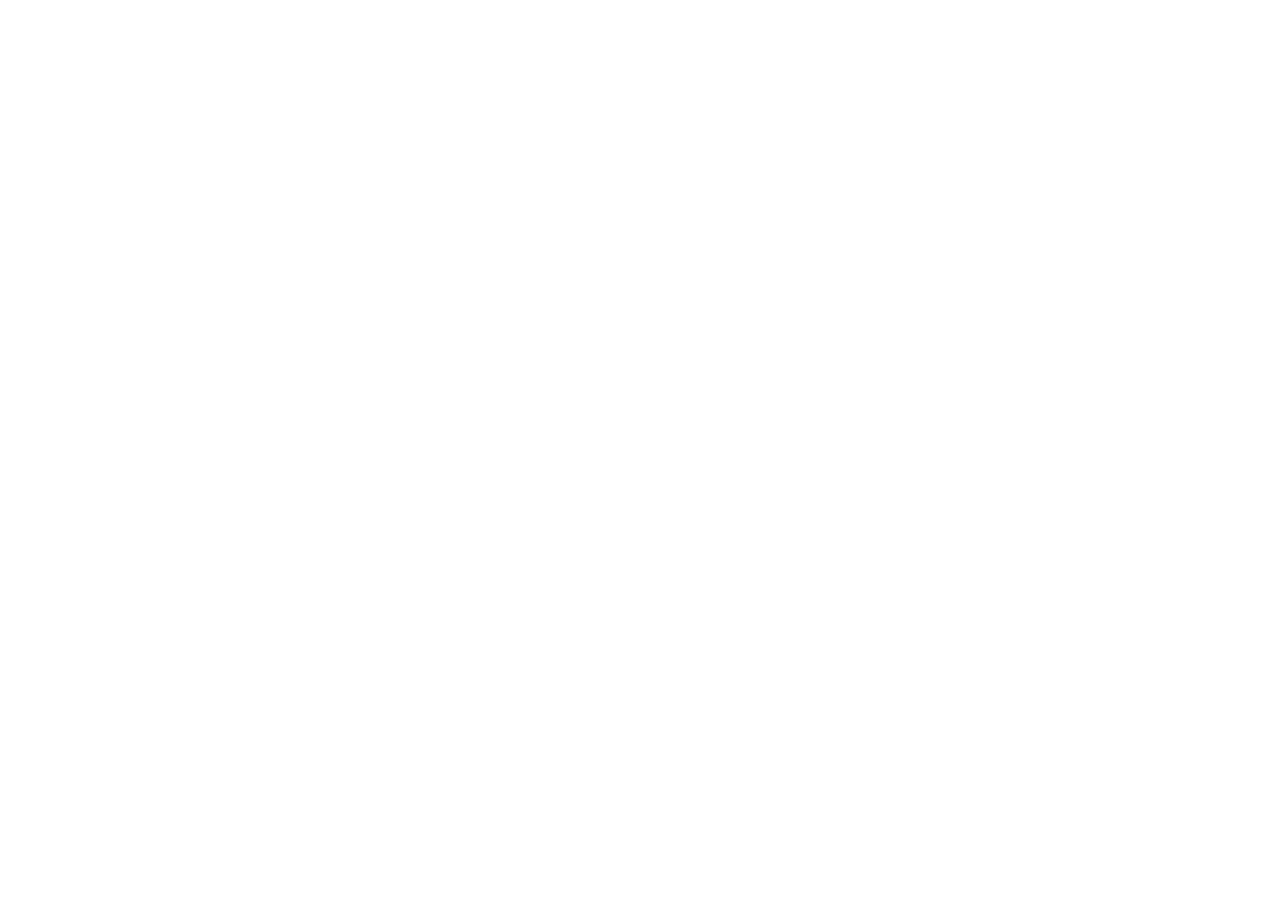
==== index.html @ 009d81de "updated logo" ====
<!DOCTYPE html>
<html dir="ltr" lang="en">
    <head>
        <meta charset="utf-8">
        <meta name="veiwport" content="width=device-width, initial-scale=1.0">
        <meta name="author" content="Connor Hall">
        <meta name="description" content="Basic web page">
        <meta name="keywords" content="web developmetn, html, css, javascript, winnipeg, Canada">
        <title>Basic page</title>
        <link rel="icon" href="./assets/img/logo.png" type="image/png">
        <link rel="stylesheet" href="https://cdn.jsdelivr.net/gh/mrspecht/cdn/reset.css">
        <link rel="stylesheet" href="./assets/css/main.css">
        <link rel="preconnect" href="https://fonts.googleapis.com">
        <link rel="preconnect" href="https://fonts.gstatic.com" crossorigin>
        <link href="https://fonts.googleapis.com/css2?family=Inter:ital,opsz,wght@0,14..32,100..900;1,14..32,100..900&family=Merriweather:wght@300;400;700;900&display=swap" rel="stylesheet">
    </head>
    <body>
        <body>
            <main>
                
            </main>
            <footer>
               
             </footer>
        </body>
        </html>
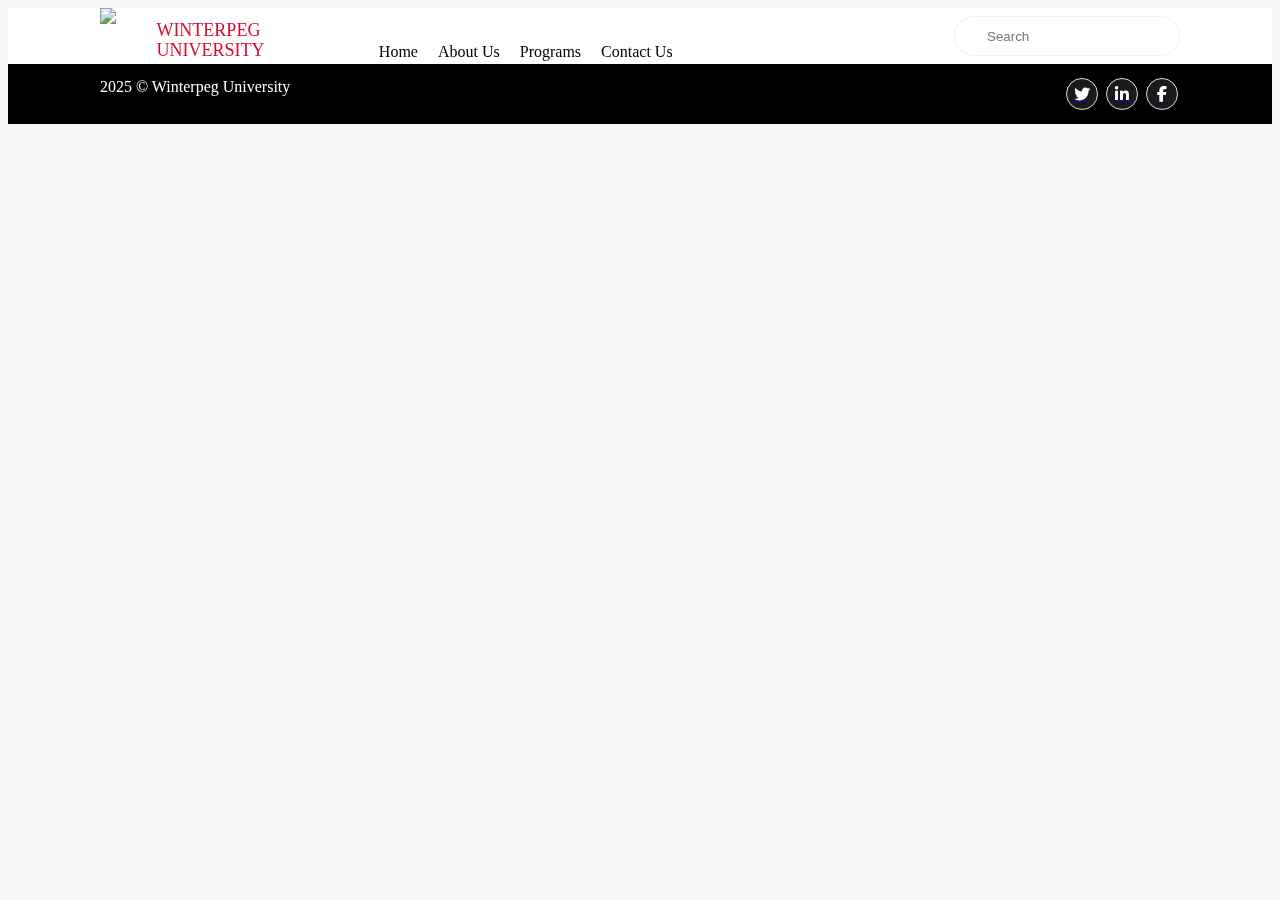
==== commit 602587a4: "Combined files first time" ====
--- a/index.html
+++ b/index.html
@@ -2,28 +2,54 @@
 <html dir="ltr" lang="en">
     <head>
         <meta charset="utf-8">
-        <meta name="veiwport" content="width=device-width, initial-scale=1.0">
-        <meta name="author" content="Connor Hall">
-        <meta name="description" content="Basic web page">
-        <meta name="keywords" content="web developmetn, html, css, javascript, winnipeg, Canada">
-        <title>Basic page</title>
-        <link rel="icon" href="./assets/img/logo.png" type="image/png">
-        <link rel="stylesheet" href="https://cdn.jsdelivr.net/gh/mrspecht/cdn/reset.css">
-        <link rel="stylesheet" href="./assets/css/main.css">
+        <meta name="viewport" content="width=device-width, initial-scale=1">
+        <meta name="author" content="Ashedzi Solomon Sarah Mitchell Haodi">
+        <meta name="description" content="My new cool project">
+        <meta name="keywords" content="web development, html, css, javascript, winnipeg, canada">
+        <title>Winterpeg University</title>
         <link rel="preconnect" href="https://fonts.googleapis.com">
         <link rel="preconnect" href="https://fonts.gstatic.com" crossorigin>
-        <link href="https://fonts.googleapis.com/css2?family=Inter:ital,opsz,wght@0,14..32,100..900;1,14..32,100..900&family=Merriweather:wght@300;400;700;900&display=swap" rel="stylesheet">
+        <link rel="stylesheet" href="https://fonts.googleapis.com/css2?family=Inter:ital,opsz,wght@0,14..32,100..900;1,14..32,100..900&family=Open+Sans:ital,wght@0,300..800;1,300..800&family=Roboto:ital,wght@0,100..900;1,100..900&family=Source+Code+Pro:ital,wght@0,200..900;1,200..900&display=swap">
+        <link rel="stylesheet" href="https://cdnjs.cloudflare.com/ajax/libs/font-awesome/6.7.2/css/all.min.css">
+        <link rel="stylesheet" href="https://cdn.jsdelivr.net/gh/mrspecht/cdn/reset.css">
+        <link rel="stylesheet" href="./assets/css/main.css" media="all" >
     </head>
     <body>
-        <body>
-            <main>
-                
-            </main>
-            <footer>
-               
-             </footer>
-        </body>
-        </html>
-
-
-
+        <header>
+            <div class="container flex space-between">
+                <div class="flex gap-40">
+                    <div class="title flex">
+                        <div class="logo"><img src="./assets/img/logo.png"></div>
+                        <h1>WINTERPEG UNIVERSITY</h1>
+                    </div>
+                    <nav>
+                        <ul class="nav-list">
+                            <li><a href="#">Home</a></li>
+                            <li><a href="#">About Us</a></li>
+                            <li><a href="#">Programs</a></li>
+                            <li><a href="#">Contact Us</a></li>
+                        </ul>
+                    </nav>
+                </div>
+                <div class="flex center">
+                    <input type="text" placeholder="Search">
+                </div>
+            </div>
+        </header>
+        <main>
+            <div class="container"></div>
+        </main>
+        <footer class="flex align">
+            <div class="container flex space-between">
+                <p>2025 &copy; Winterpeg University</p>
+                <div class="left-footer flex align">
+                    <ul class="flex gap-8">
+                        <li><a href="#" class="flex center"><i class="fa-brands fa-twitter"></i></a></li>
+                        <li><a href="#" class="flex center"><i class="fa-brands fa-linkedin-in"></i></a></li>
+                        <li><a href="#" class="flex center"><i class="fa-brands fa-facebook-f"></i></a></li>
+                    </ul>
+                </div>
+            </div>
+        </footer>
+    </body>
+</html>--- a/assets/css/main.css
+++ b/assets/css/main.css
@@ -0,0 +1,152 @@
+@charset "utf-8";
+
+
+.container {
+    width: min(100% - 30px, 1080px);
+    margin-inline: auto;
+}
+
+body {
+    background: #f7f7f7;
+}
+
+.flex {
+    display: flex;
+}
+
+.space-between {
+    justify-content: space-between;
+}
+
+.gap-40 {
+    gap: 40px;
+}
+
+.gap-8 {
+    gap: 8px;
+}
+
+.center {
+    justify-content: center;
+    align-items: center;
+}
+
+.row {
+    flex-direction: row;
+}
+
+.align {
+    align-items: center;
+}
+
+/*---------------------------------------------------------------------------*/
+/*------------------------------Header---------------------------------------*/
+/*---------------------------------------------------------------------------*/
+
+header {
+    background: #fff;
+}
+
+.title {
+    height: 56px;
+
+    h1 {
+        position: relative;
+        right: 2px;
+        line-height: 20px;
+        font-size: 18px;
+        color: #d40b2e;
+        font-weight: 500;
+        text-transform: uppercase;
+        place-content: center;
+    }
+
+    .logo {
+        height: 90px;
+        width: 90px;
+    }
+    
+}
+
+nav {
+    width: 100%;
+    height: 56px;
+}
+
+nav .nav-list {
+    list-style: none;
+}
+
+nav .nav-list li {
+    display: inline;
+    line-height: 56px;
+
+    a {
+        text-decoration: none;
+        color: #000;
+        font-size: 16px;
+        font-weight: 500;
+    
+        &:hover {
+            color: #d40b2e;
+            transition: color 0.25s ease-in-out;
+        }
+    }
+}
+
+.nav-list li + li {
+    margin-left: 16px;
+}
+
+input[type=text] {
+    width: 100%;
+    height: 38px;
+    padding: 0 15px 0 32px;
+    border: 1px solid rgb(0 0 0 / 5%);
+    border-radius: 50px;
+    transition: all 0.25s ease-in-out;
+    background: #fff url(../img/image4.png) no-repeat 10px 11px;
+    background-size: 16px;
+
+    &:focus {
+        border: 1px solid #d40b2e;
+    }
+}
+
+/*---------------------------------------------------------------------------*/
+/*------------------------------Footer---------------------------------------*/
+/*---------------------------------------------------------------------------*/
+
+footer {
+    height: 60px;
+    background-color: #000;
+    color: #fff;
+
+    .left-footer ul li{
+        display: inline;
+
+        a {
+            height: 40px;
+            width: 40px;
+            padding: px;
+            border-radius: 50%;
+            font-size: 16px;
+            background-color: rgb(255 255 255 / 10%);
+            backdrop-filter: blur(100px) saturate(140%);
+            height: 30px;
+            width: 30px;
+            border: 1px solid #dcdcdc;
+            position: relative;
+            right: 2px;
+
+            i {
+                color: #fff;
+            }
+
+            &:hover {
+                background-color: #672C36;
+                transition: color 0.25s ease-in-out;
+            }
+        }
+    }
+}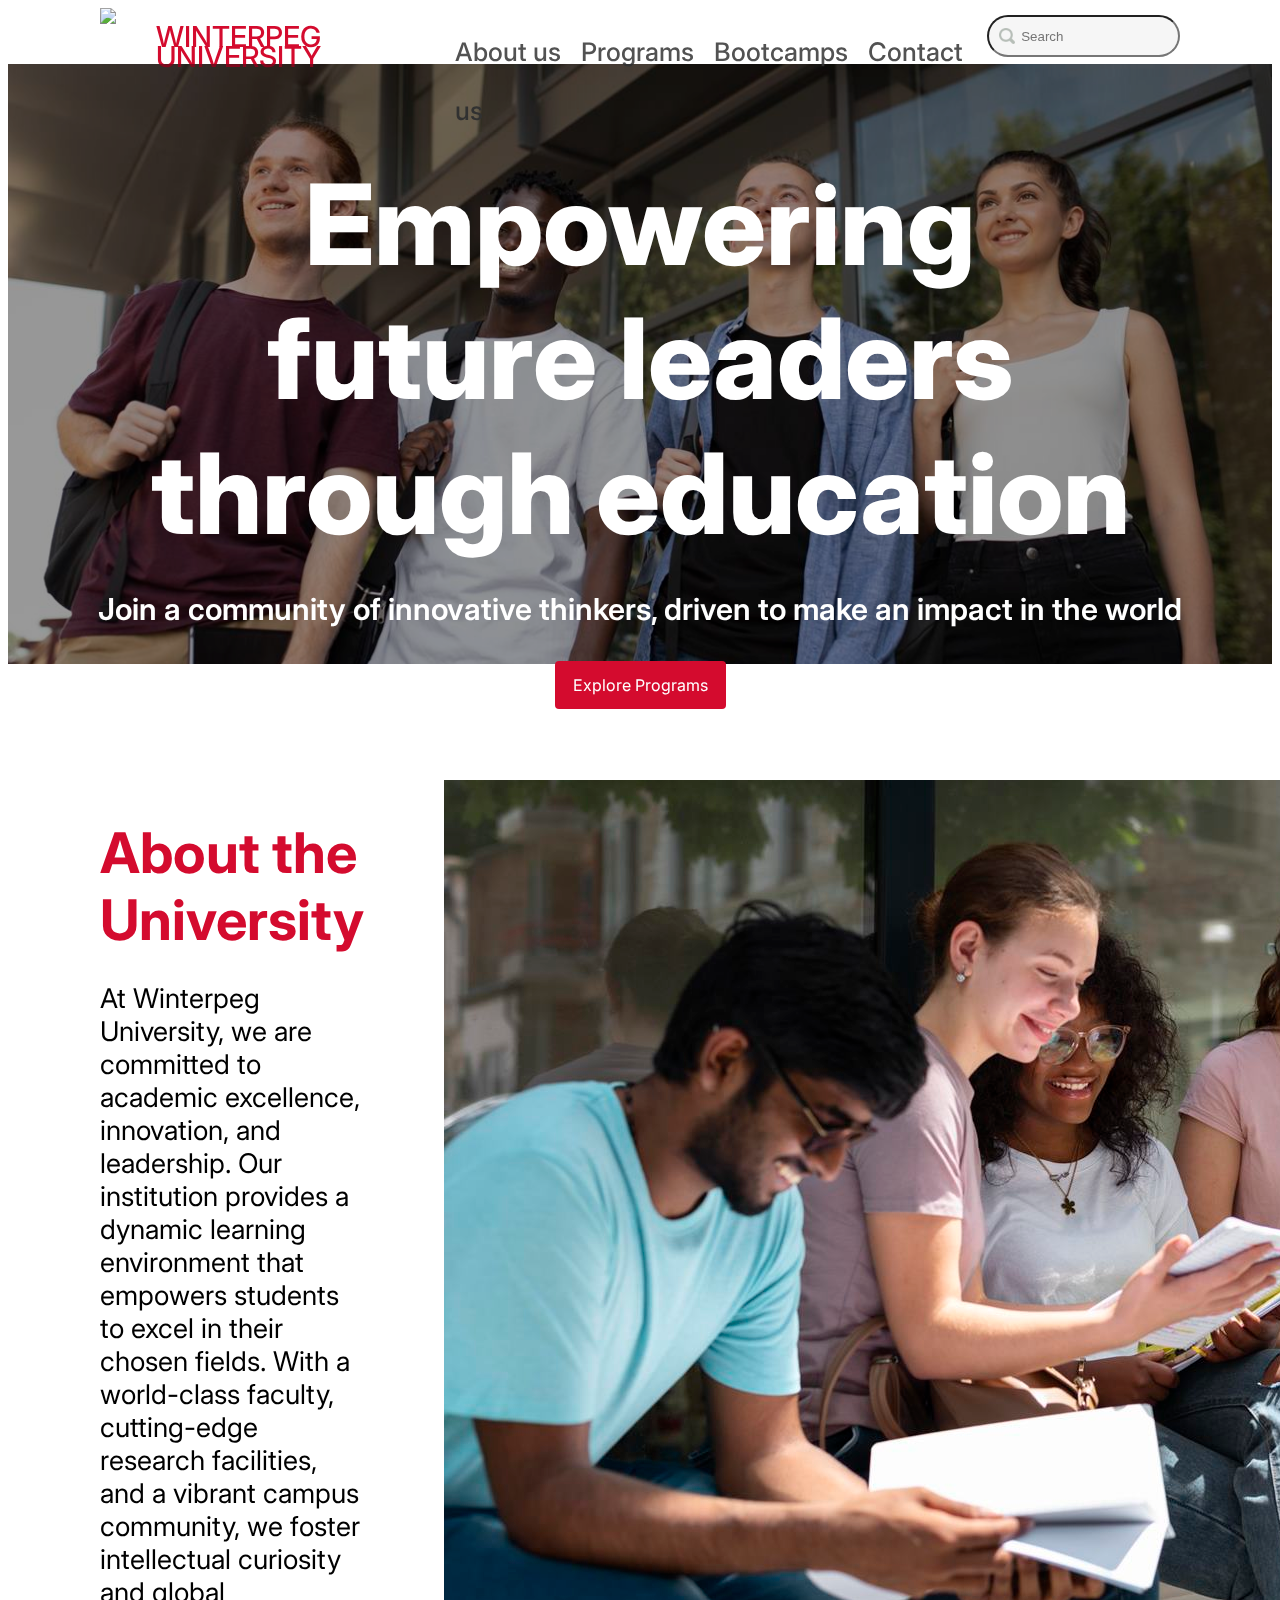
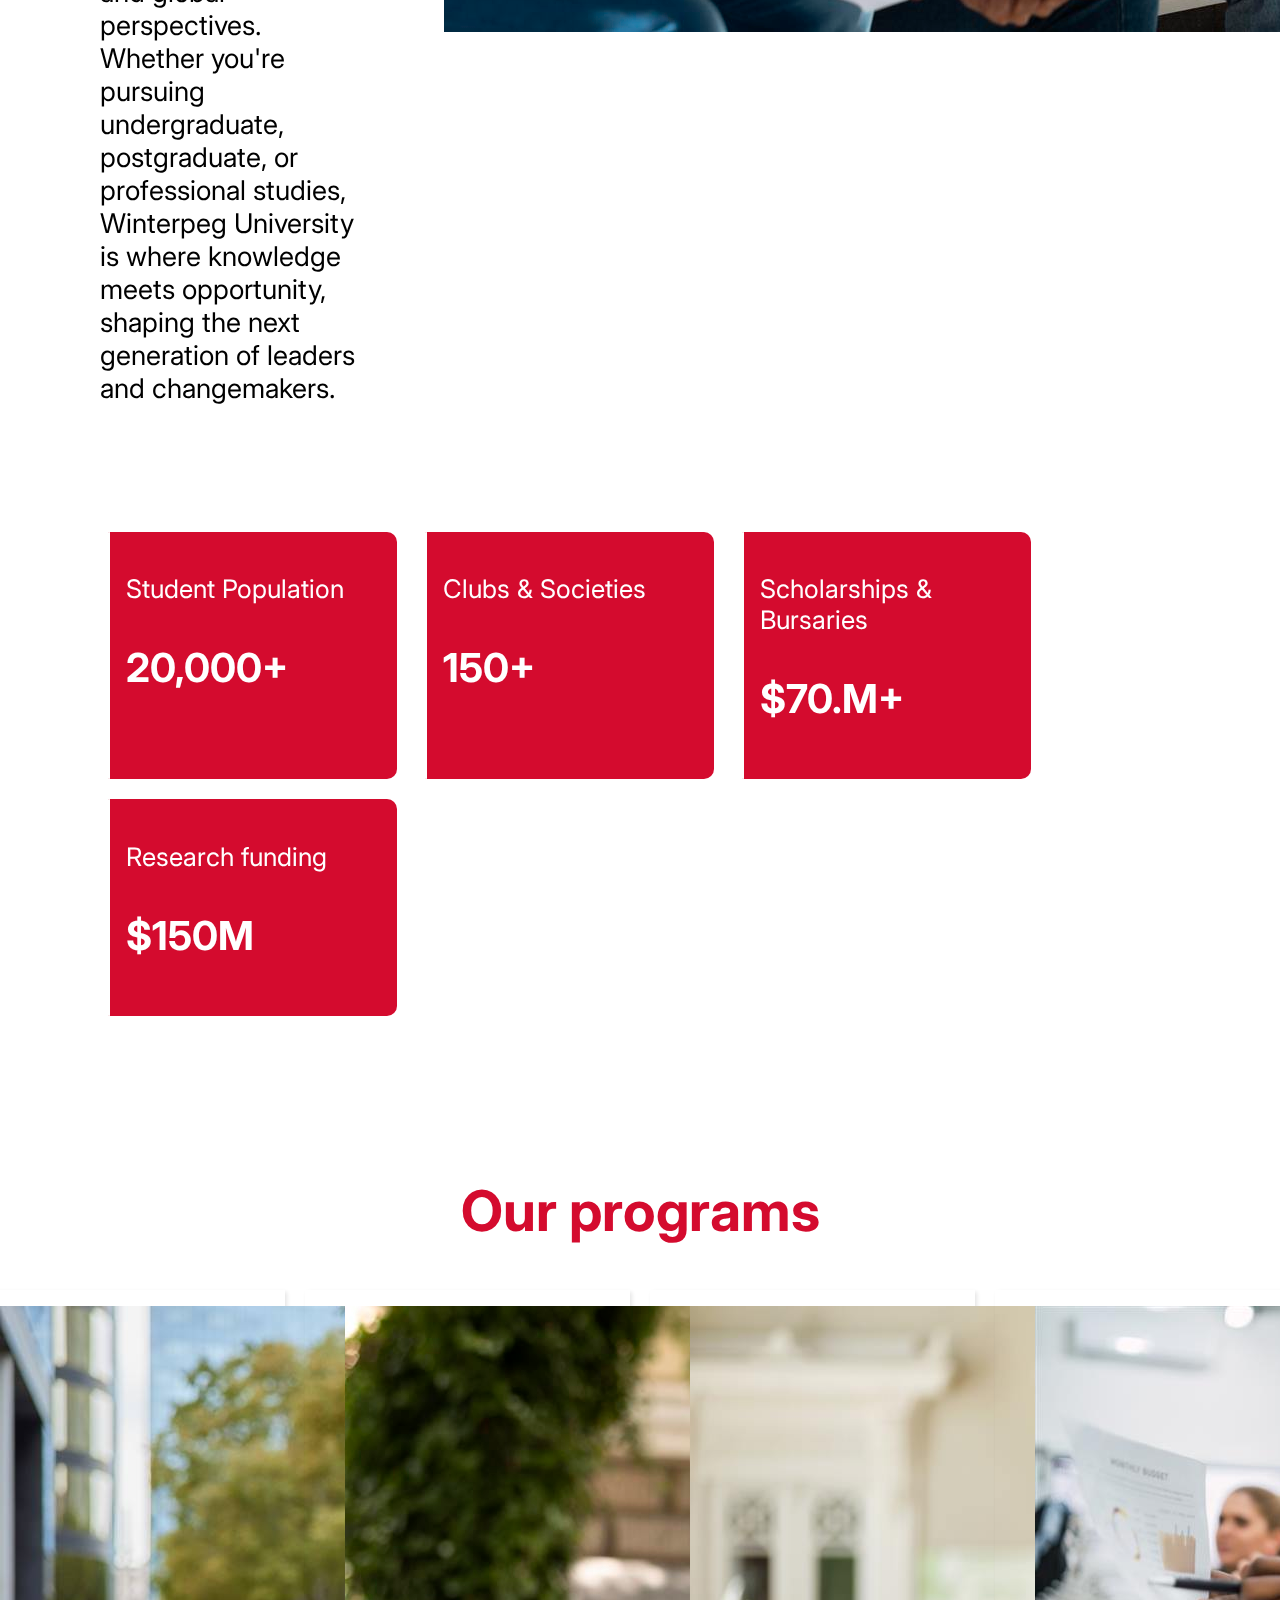
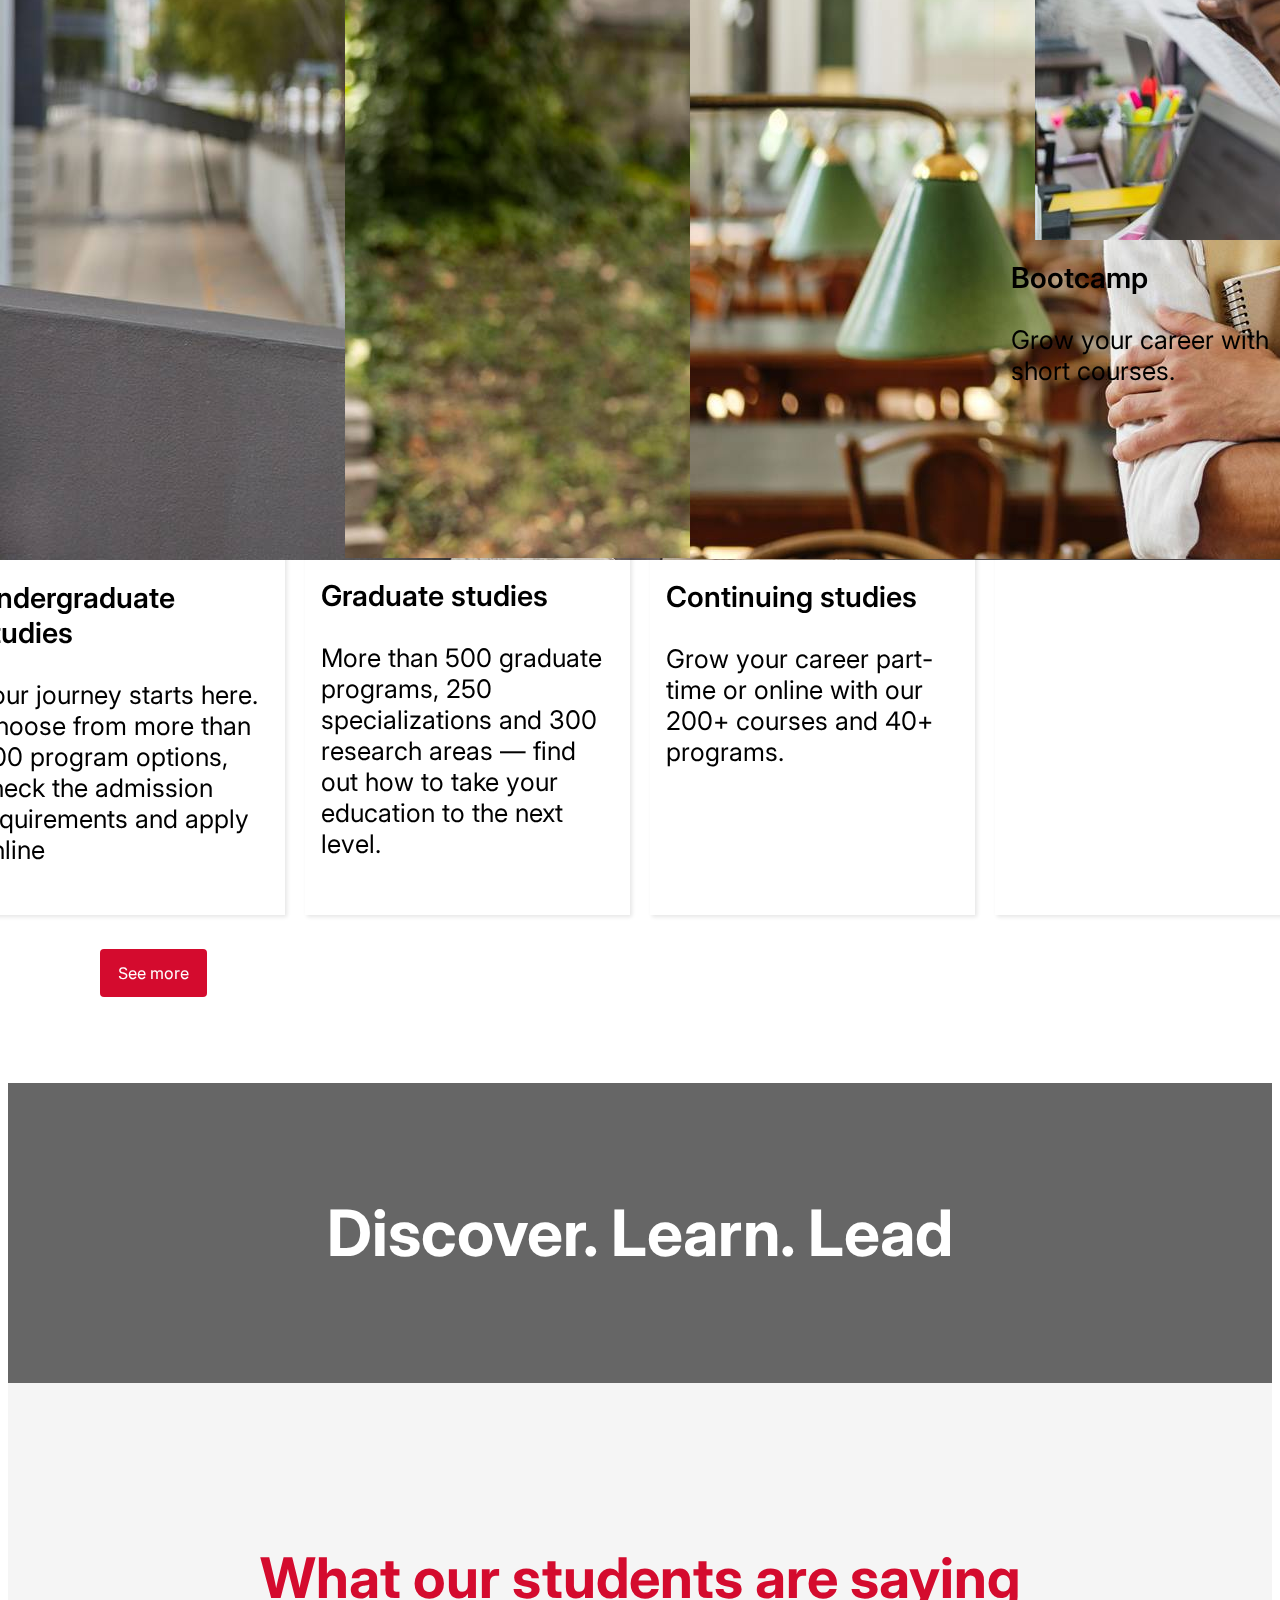
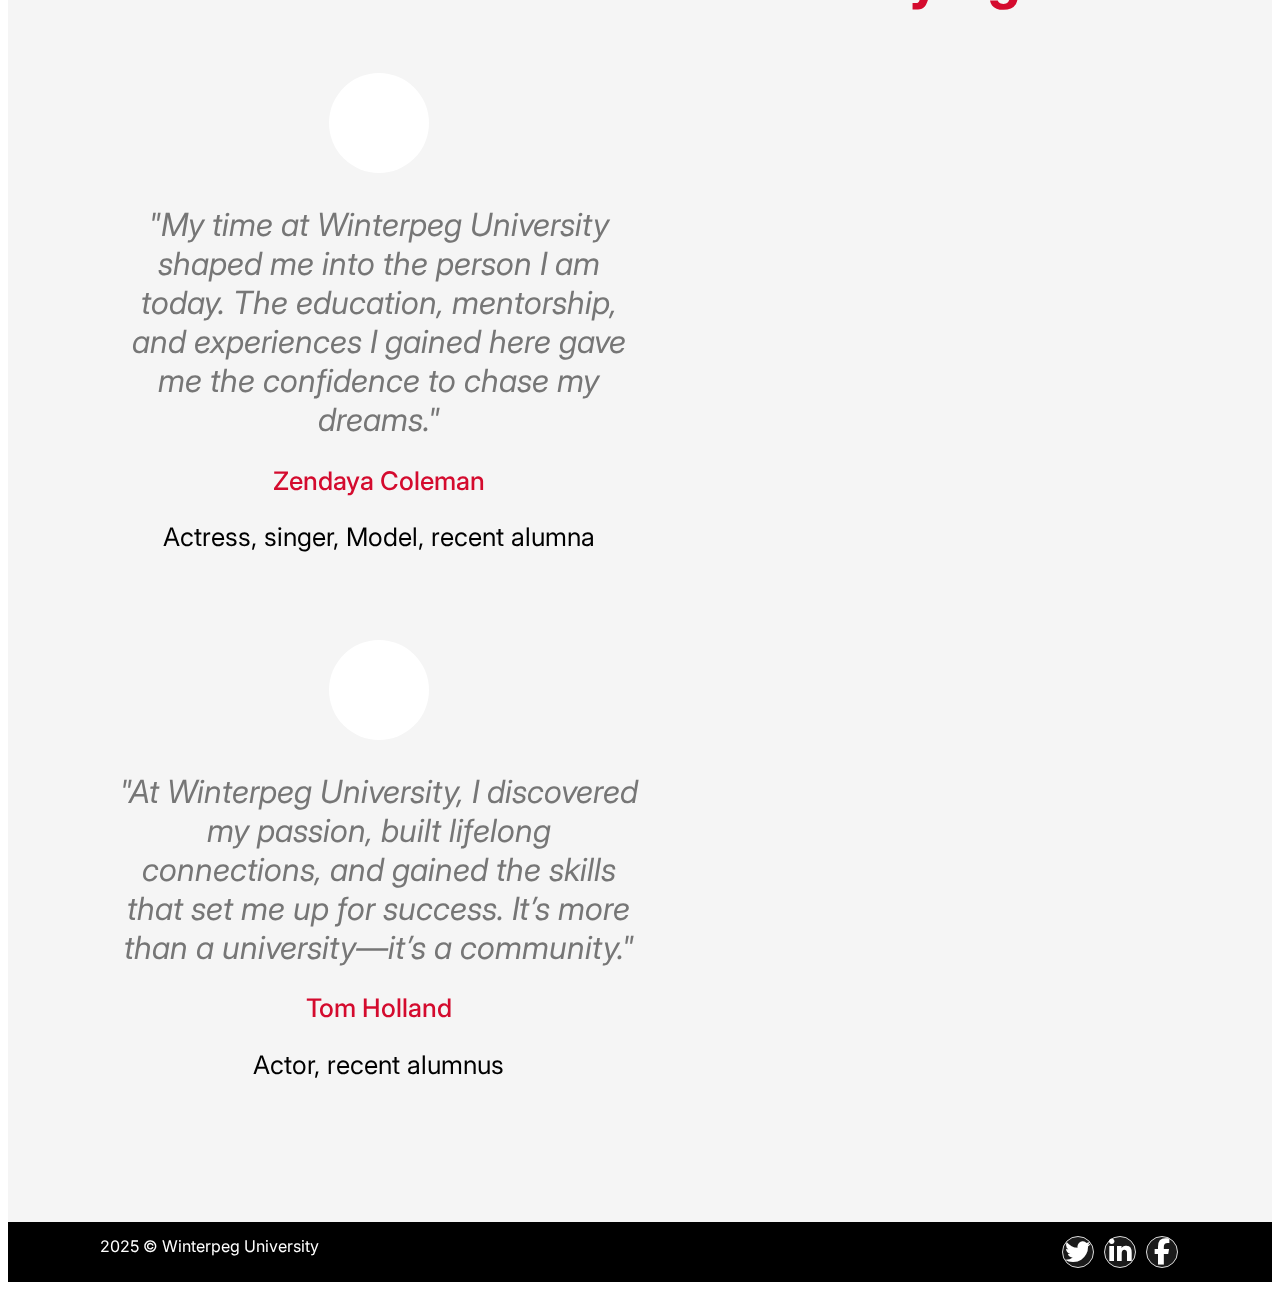
==== commit 227cefbc: "added home page" ====
--- a/index.html
+++ b/index.html
@@ -12,7 +12,7 @@
         <link rel="stylesheet" href="https://fonts.googleapis.com/css2?family=Inter:ital,opsz,wght@0,14..32,100..900;1,14..32,100..900&family=Open+Sans:ital,wght@0,300..800;1,300..800&family=Roboto:ital,wght@0,100..900;1,100..900&family=Source+Code+Pro:ital,wght@0,200..900;1,200..900&display=swap">
         <link rel="stylesheet" href="https://cdnjs.cloudflare.com/ajax/libs/font-awesome/6.7.2/css/all.min.css">
         <link rel="stylesheet" href="https://cdn.jsdelivr.net/gh/mrspecht/cdn/reset.css">
-        <link rel="stylesheet" href="./assets/css/main.css" media="all" >
+        <link rel="stylesheet" href="./assets/css/home.css" media="all" >
     </head>
     <body>
         <header>
@@ -24,26 +24,153 @@
                     </div>
                     <nav>
                         <ul class="nav-list">
-                            <li><a href="#">Home</a></li>
-                            <li><a href="#">About Us</a></li>
+                            <li><a href="#">About us</a></li>
                             <li><a href="#">Programs</a></li>
-                            <li><a href="#">Contact Us</a></li>
+                            <li><a href="#">Bootcamps</a></li>
+                            <li><a href="#">Contact us</a></li>
                         </ul>
                     </nav>
                 </div>
-                <div class="flex center">
+                <div class="flex center search-bar">
                     <input type="text" placeholder="Search">
                 </div>
+                <button class="hamburger"><i class="fa-solid fa-bars"></i></button>
             </div>
         </header>
         <main>
-            <div class="container"></div>
+            <div class="hero-banner">
+                <div class="overlay">
+                    <h2>Empowering future leaders through education</h2>
+                    <p>Join a community of innovative thinkers, driven to make an impact in the world</p>
+                    <a href="#">Explore Programs</a>
+                </div>
+            </div>
+            <section class="about-container">
+                <div class="container flex gap-40">
+                    <div class="content">
+                        <h3>About the University</h3>
+                        <p>
+                            At Winterpeg University, we are committed to academic excellence, innovation, and leadership. 
+                            Our institution provides a dynamic learning environment that empowers students to excel in their 
+                            chosen fields. With a world-class faculty, cutting-edge research facilities, and a vibrant campus 
+                            community, we foster intellectual curiosity and global perspectives. Whether you're pursuing 
+                            undergraduate, postgraduate, or professional studies, Winterpeg University is where knowledge 
+                            meets opportunity, shaping the next generation of leaders and changemakers.
+                        </p>
+                    </div>
+                    <figure>
+                        <image src="./assets/img/image3.jpg"></image>
+                    </figure>
+                </div>
+            </section>
+            <section>
+                <div class="container flex gap-20 row">
+                    <div class="column lg-25">
+                        <p>Student Population</p>
+                        <h3>20,000+</h3>
+                    </div>
+                    <div class="column lg-25">
+                        <p>Clubs & Societies</p>
+                        <h3>150+</h3>
+                    </div>
+                    <div class="column lg-25">
+                        <p>Scholarships & Bursaries</p>
+                        <h3>$70.M+</h3>
+                    </div>
+                    <div class="column lg-25">
+                        <p>Research funding</p>
+                        <h3>$150M</h3>
+                    </div>
+                </div>
+            </section>
+            <section class="programs">
+                <div class="container">
+                    <h3>Our programs</h3>
+                    <div class="flex gap-20 card-images row">
+                        <div class="card lg-25">
+                            <figure>
+                                <image src="./assets/img/cardimg.jpg"></image>
+                            </figure>
+                            <p>Undergraduate studies</p>
+                            <p>
+                                Your journey starts here. Choose from more than 200 program options, check the admission requirements 
+                                and apply online
+                            </p>
+                        </div>
+                        <div class="card lg-25">
+                            <figure>
+                                <image src="./assets/img/cardimg2.jpg"></image>
+                            </figure>
+                            <p>Graduate studies</p>
+                            <p>
+                                More than 500 graduate programs, 250 specializations and 300 research areas — find out how to take 
+                                your education to the next level.
+                            </p>
+                        </div>
+                        <div class="card lg-25">
+                            <figure>
+                                <image src="./assets/img/cardimg3.jpg"></image>
+                            </figure>
+                            <p>Continuing studies</p>
+                            <p>
+                                Grow your career part-time or online with our 200+ courses and 40+ programs.
+                            </p>
+                        </div>
+                        <div class="card lg-25">
+                            <figure>
+                                <image src="./assets/img/bootcamp.jpg"></image>
+                            </figure>
+                            <p>Bootcamp</p>
+                            <p>
+                                Grow your career with short courses.
+                            </p>
+                        </div>
+                    </div>
+                    <a href="#">See more</a>
+                </div>
+            </section>
+            <section>
+                <div class="mini-banner">
+                    <div class="overlay">
+                        <h3>Discover. Learn. Lead </h3>
+                    </div>
+                </div>
+            </section>
+            <section class="review">
+                <div class="container">
+                    <h3>What our students are saying</h3>
+                    <div class="flex gap-30 row review">
+                        <div class="review-card">
+                            <div class="circle"></div>
+                            <p class="say">
+                                <em>
+                                    "My time at Winterpeg University shaped me into the person I am today. The education,
+                                     mentorship, and experiences I gained here gave me the confidence to chase my dreams."
+                                </em>
+                            </p>
+                            <p>Zendaya Coleman</p>
+                            <p>Actress, singer, Model, recent alumna</p>
+                        </div>
+                        <div class="review-card">
+                            <div class="circle2"></div>
+                            <p class="say">
+                                <em>
+                                    "At Winterpeg University, I discovered my passion, built lifelong connections, and gained 
+                                    the skills that set me up for success. It’s more than a university—it’s a community."
+                                </em>
+                            </p>
+                            <p>Tom Holland</p>
+                            <p>Actor, recent alumnus</p>
+                        </div>
+                    </div>
+                </div>
+            </section>
         </main>
         <footer class="flex align">
             <div class="container flex space-between">
                 <p>2025 &copy; Winterpeg University</p>
                 <div class="left-footer flex align">
-                    <ul class="flex gap-8">
+                    <ul class="flex gap-10">
                         <li><a href="#" class="flex center"><i class="fa-brands fa-twitter"></i></a></li>
                         <li><a href="#" class="flex center"><i class="fa-brands fa-linkedin-in"></i></a></li>
                         <li><a href="#" class="flex center"><i class="fa-brands fa-facebook-f"></i></a></li>
--- a/assets/css/home.css
+++ b/assets/css/home.css
@@ -0,0 +1,538 @@
+@charset "utf-8";
+
+:root {
+    --background-grey: #f5f5f5;
+    --primary-colour: #d40b2e;
+    --border-radius: 4px;
+    --border-color: #c6c6c6;
+  }
+
+
+.container {
+    width: min(100% - 30px, 1080px);
+    margin-inline: auto;
+}
+
+body {
+    background: #fff;
+    font-family: 'Inter', Arial, Helvetica, sans-serif;
+}
+
+.flex {
+    display: flex;
+}
+
+.space-between {
+    justify-content: space-between;
+}
+
+.gap-40 {
+    gap: 40px;
+}
+
+.gap-6 {
+    gap: 6px;
+}
+
+.gap-10 {
+    gap: 10px;
+}
+
+.gap-20 {
+    gap: 20px;
+}
+
+.gap-30 {
+    gap: 30px;
+}
+
+.center {
+    justify-content: center;
+    align-items: center;
+}
+
+.row {
+    flex-direction: row;
+}
+
+.align {
+    align-items: center;
+}
+
+nav ul.nav-list li.selected a {
+    color: var(--primary-colour);
+}
+
+/*---------------------------------------------------------------------------*/
+/*------------------------------Header---------------------------------------*/
+/*---------------------------------------------------------------------------*/
+
+header {
+    background: #fff;
+}
+
+.title {
+    height: 56px;
+
+    h1 {
+        position: relative;
+        right: 2px;
+        line-height: 20px;
+        font-size: 1.8rem;
+        color: var(--primary-colour);
+        font-weight: 500;
+        text-transform: uppercase;
+        place-content: center;
+    }
+
+    .logo {
+        height: 90px;
+        width: 90px;
+    }
+    
+}
+
+nav {
+    width: 100%;
+    height: 56px;
+}
+
+nav .nav-list {
+    list-style: none;
+}
+
+nav .nav-list li {
+    display: inline;
+    line-height: 56px;
+
+    a {
+        text-decoration: none;
+        color: #525252;
+        font-size: 1.6rem;
+        font-weight: 500;
+    
+        &:hover {
+            color: var(--primary-colour);
+            transition: color 0.25s ease-in-out;
+        }
+    }
+}
+
+.nav-list li + li {
+    margin-left: 16px;
+}
+
+input[type=text] {
+    width: 100%;
+    height: 38px;
+    padding: 0 15px 0 32px;
+    /* border: 1px solid rgb(0 0 0 / 5%); */
+    border-radius: 50px;
+    transition: all 0.25s ease-in-out;
+    background: #f6f6f6 url(../img/image4.png) no-repeat 10px 11px;
+    background-size: 16px;
+
+    &:focus {
+        border: 1px solid var(--primary-colour);
+    }
+}
+
+.hamburger {
+    font-size: 24px;
+    color: #000;
+    display: none;
+    background: none;
+    border: none;
+    padding: 10px;
+}
+
+/*---------------------------------------------------------------------------*/
+/*------------------------------Footer---------------------------------------*/
+/*---------------------------------------------------------------------------*/
+
+footer {
+    height: 60px;
+    background-color: #000;
+    color: #fff;
+
+    .left-footer ul li{
+        display: inline;
+
+        a {
+            text-decoration: none;
+            height: 40px;
+            width: 40px;
+            padding: px;
+            border-radius: 50%;
+            font-size: 1.6rem;
+            background-color: rgb(255 255 255 / 10%);
+            backdrop-filter: blur(100px) saturate(140%);
+            height: 30px;
+            width: 30px;
+            border: 1px solid #dcdcdc;
+            position: relative;
+            right: 2px;
+
+            i {
+                color: #fff;
+            }
+
+            &:hover {
+                background-color: #672C36;
+                transition: color 0.25s ease-in-out;
+            }
+        }
+    }
+}
+
+/*---------------------------------------------------------------------------*/
+/*--------------------------------body---------------------------------------*/
+/*---------------------------------------------------------------------------*/
+
+.hero-banner {
+    height: 600px;
+    background: #fff url(../img/image-4.jpg)center center/cover  no-repeat;
+
+    .overlay {
+        height: 100%;
+        text-align: center;
+        place-content: center;
+        backdrop-filter: brightness(60%);
+
+        h2 {
+            font-size: 7rem;
+            font-weight: 800;
+            text-wrap: balance;
+            color: #fff;
+            line-height: 1.2;
+            margin-bottom: 8px;
+        }
+
+        p {
+            color: #fff;
+            font-size: 1.9rem;
+            font-weight: 600;
+            margin-bottom: 48px;
+        }
+
+        a {
+            text-decoration: none;
+            padding: 14px 18px;
+            background-color: var(--primary-colour);
+            border-radius: var(--border-radius);
+            color: #fff;
+
+            &:hover {
+                background-color: #BC0E2C;
+                transition: background-color 0.25s ease-in-out;
+            }
+        }
+    }
+}
+
+section {
+    padding: 100px 0 0 0;
+}
+
+.content {
+    width: 100%;
+
+    h3 {
+        font-size: 3.5rem;
+        color: var(--primary-colour);
+        margin-bottom: 20px;
+        line-height: 1.2;
+    }
+
+    p {
+        font-size: 1.7rem;
+    }
+}
+
+.row {
+    flex-wrap: wrap;
+}
+
+.column {
+    height: auto;
+    padding: 16px;
+    background-color: var(--primary-colour);
+    /* box-shadow: 2px 2px 4px rgb(0 0 0 / 10%); */
+    border-radius: 10px;
+    border-left: 10px solid #fff;
+
+    p {
+        font-size: 1.6rem;
+        font-weight: 400;
+        margin-bottom: 4px;
+        color: #fff;
+    }
+
+    h3 {
+        font-size: 2.5rem;
+        font-size: 300;
+        line-height: 1.2;
+        color: #fff;
+    }
+}
+
+.lg-25 {
+    width: calc(25% - 15px);
+}
+
+.card {
+    height: auto;
+    padding: 0 0 24px 0;
+    box-shadow: 2px 2px 4px rgb(0 0 0 / 10%);
+
+    p:nth-of-type(1) {
+        font-size: 1.8rem;
+        font-weight: 600;
+        margin-top: 10px;
+    }
+
+    p:nth-of-type(2) {
+        font-size: 1.6rem;
+        font-weight: 400;
+    }
+
+    h3, p {
+        padding: 0 16px;
+    }
+}
+
+.programs {
+    .container {
+        place-items: center;
+    }
+
+    a {
+        text-decoration: none;
+        padding: 14px 18px;
+        background-color: var(--primary-colour);
+        border-radius: var(--border-radius);
+        color: #fff;
+        text-align: center;
+    
+        &:hover {
+            background-color: #BC0E2C;
+            transition: background-color 0.25s ease-in-out;
+        }
+    }
+}
+
+.programs h3:first-child, .review h3:first-child {
+    font-size: 3.5rem;
+    color: var(--primary-colour);
+    margin-bottom: 40px;
+    line-height: 1.4;
+    text-align: center;
+}
+
+.card-images {
+    margin-bottom: 48px;
+}
+
+.lg-50 {
+    width: calc(50% - 10px);
+}
+
+.mini-banner {
+    height: 300px;
+    background: #fff url(../img/school-img3.jpg)center center/cover no-repeat;
+
+    .overlay {
+        height: 100%;
+        text-align: center;
+        place-content: center;
+        backdrop-filter: brightness(40%);
+    }
+
+    h3 {
+        color: #fff;
+        font-size: 4rem;
+    }
+}
+
+.circle, .circle2  {
+    height: 100px;
+    width: 100px;
+    border-radius: 50%;
+    margin-bottom: 8px;
+}
+
+.circle {
+    background: #fff url(../img/zendaya.jpg)center center/cover no-repeat;
+}
+
+.circle2 {
+    background: #fff url(../img/Tom.jpg)center center/cover no-repeat;
+}
+
+
+
+.review-card {
+    height: auto;
+    padding: 16px;
+    place-items: center;
+    width: calc(50% - 15px);
+
+    .say, p:nth-of-type(2),  p:nth-of-type(3) {
+        text-align: center;
+    }
+
+    .say {
+        font-size: 2rem;
+        font-weight: 400;  
+        margin-bottom: 20px;
+        color: #767676;
+    }
+
+    p:nth-of-type(2) {
+        font-size: 1.6rem;
+        font-weight: 500;
+        color: var(--primary-colour);
+    }
+
+    p:nth-of-type(3) {
+        font-size: 1.6rem;
+        text-align: center;
+        font-weight: 400;
+    }
+}
+
+.review {
+    background: var(--background-grey);
+    padding-bottom: 50px;
+}
+
+/*---------------------------------------------------------------------------*/
+/*------------------------------Media Query----------------------------------*/
+/*---------------------------------------------------------------------------*/
+/*1200px and down*/
+@media (max-width: 1200px) {
+
+}
+
+
+
+
+/*992px and down*/
+@media (max-width: 992px) {
+    /*for the header*/
+    nav {
+        display: none;
+    }
+    .hamburger {
+        display: block;
+    }
+
+    .title .logo {
+        height: 50px;
+        width: 50px;
+    }
+
+    .about-container .container {
+        flex-direction: column;
+
+        .content {
+            text-align: center;
+        }
+    }
+
+    .lg-25 {
+        flex: 0 0 50%;
+        max-width: calc(50% - 10px);
+    }
+
+    .lg-50 {
+        flex: 0 0 calc(50% - 10px);
+        max-width: calc(50% - 10px);
+    }
+}
+
+
+/*768px and down*/
+@media (max-width: 768px) {
+    /*for the header*/
+    nav {
+        display: none;
+    }
+    .hamburger {
+        display: block;
+    }
+
+    .search-bar {
+        display: none;
+    }
+
+    .hero-banner .overlay h2 {
+        font-size: 6rem;
+        line-height: 1;
+    }
+
+    .overlay {
+        h2, p {
+            margin: 0 20px;
+        }
+    }
+
+    .about-container .container {
+        flex-direction: column;
+
+        .content {
+            text-align: center;
+        }
+    }
+
+    .lg-25 {
+        flex: 0 0 calc(50% - 10px);
+        max-width: calc(50% - 10px);
+    }
+
+     .review-card {
+        flex: 0 0 100%;
+        max-width: 100%;
+     }
+
+}
+
+
+/*480px and down*/
+@media (max-width: 480px) {
+    /*for the header*/
+    nav {
+        display: none;
+    }
+    .hamburger {
+        display: block;
+    }
+
+    .search-bar {
+        display: none;
+    }
+
+    .hero-banner .overlay h2 {
+        font-size: 5rem;
+        line-height: 1;
+    }
+
+    .lg-25 {
+        flex: 0 0 100%;
+        max-width: 100%;
+        border-left: none;
+
+        p, h3 {
+            text-align: center;
+        }
+    }
+
+     .review-card {
+        flex: 0 0 100%;
+        max-width: 100%;
+     }
+
+     .review {
+        gap: 40px;
+     }
+}